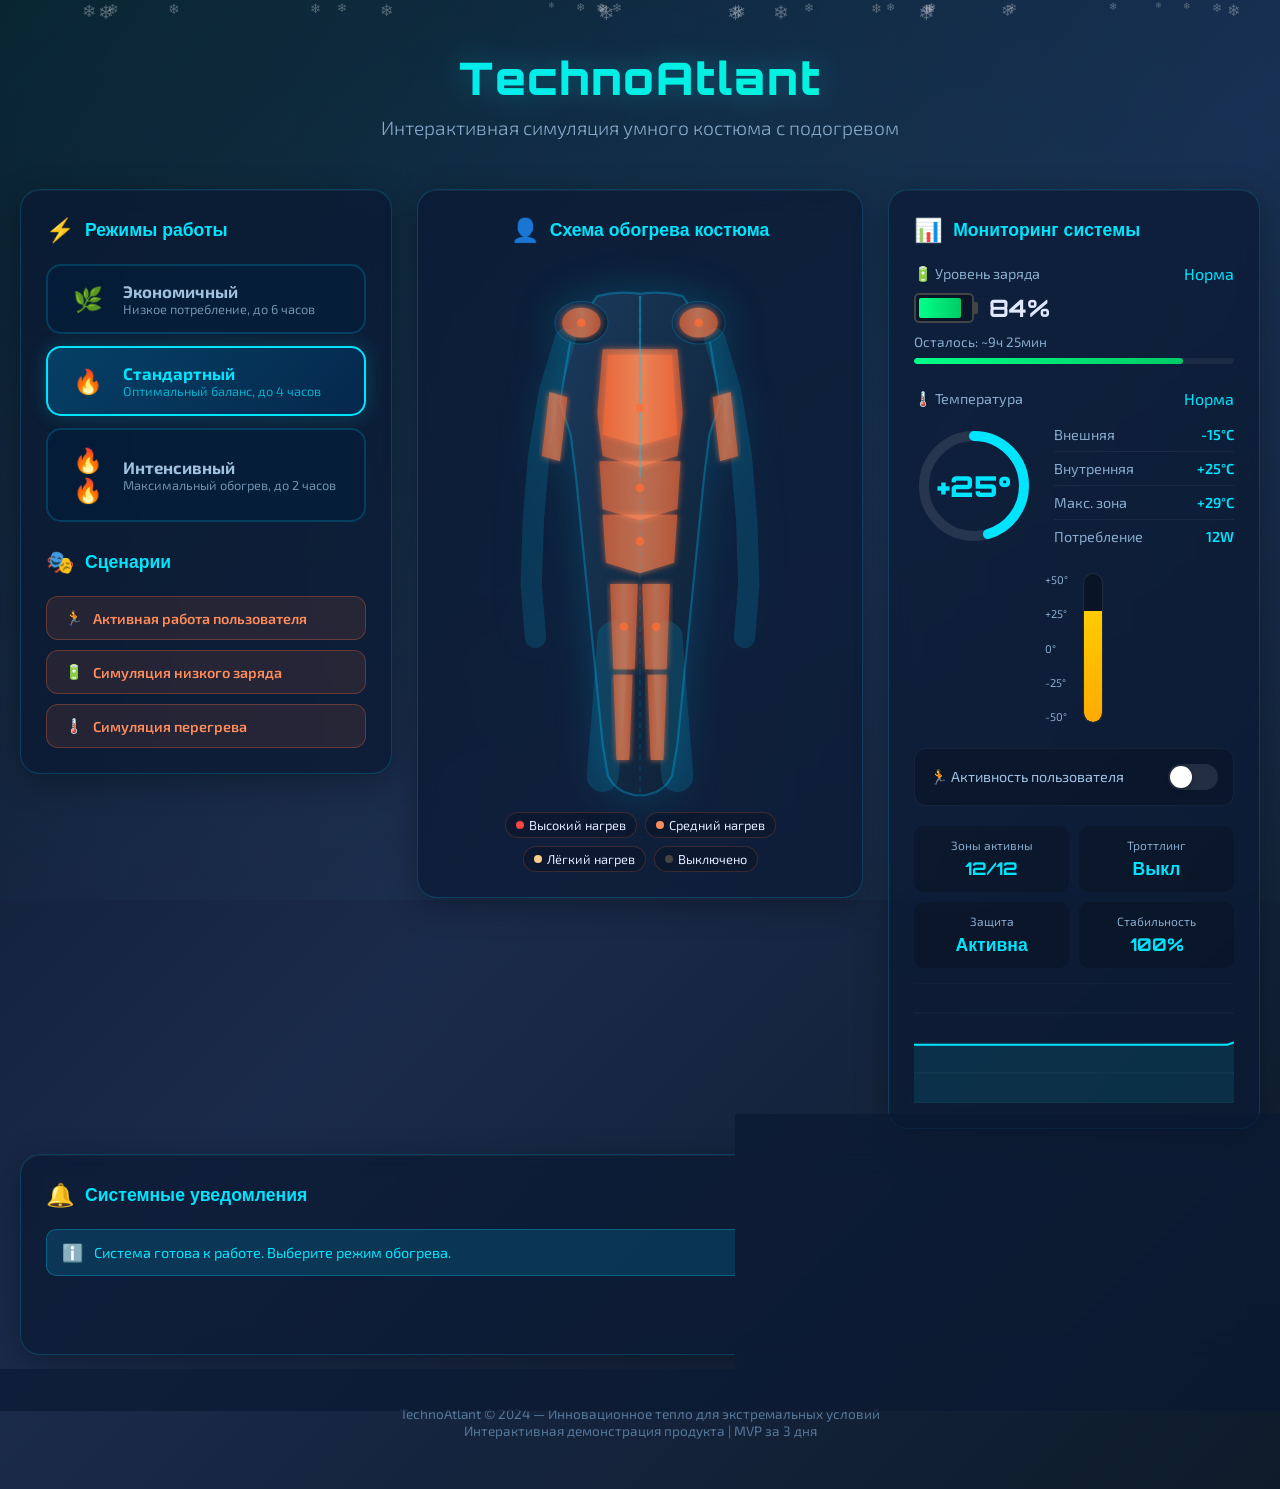
==== TechnoAtlant/index.html @ 4bf27483 "Add files via upload" ====
<!DOCTYPE html>
<html lang="ru">
<head>
    <meta charset="UTF-8">
    <meta name="viewport" content="width=device-width, initial-scale=1.0">
    <title>TechnoAtlant — Умный костюм с подогревом</title>
    <link href="https://fonts.googleapis.com/css2?family=Orbitron:wght@400;700;900&family=Exo+2:wght@300;400;600;700&display=swap" rel="stylesheet">
    <link rel="stylesheet" href="style.css">
<base target="_blank">
</head>
<body>
    <div class="aurora-bg"></div>
    <div id="snowflakes"></div>

    <div class="main-container">
        <div class="header">
            <h1>TechnoAtlant</h1>
            <div class="subtitle">Интерактивная симуляция умного костюма с подогревом</div>
        </div>

        <div class="content-grid">
            <!-- Левая панель — Режимы и сценарии -->
            <div class="panel">
                <div class="panel-title">
                    <span class="icon">⚡</span>
                    Режимы работы
                </div>
                <div class="mode-buttons">
                    <button class="mode-btn" data-mode="eco" onclick="setMode('eco')">
                        <span class="mode-icon">🌿</span>
                        <div class="mode-info">
                            <span class="mode-name">Экономичный</span>
                            <span class="mode-desc">Низкое потребление, до 6 часов</span>
                        </div>
                    </button>
                    <button class="mode-btn active" data-mode="standard" onclick="setMode('standard')">
                        <span class="mode-icon">🔥</span>
                        <div class="mode-info">
                            <span class="mode-name">Стандартный</span>
                            <span class="mode-desc">Оптимальный баланс, до 4 часов</span>
                        </div>
                    </button>
                    <button class="mode-btn" data-mode="intense" onclick="setMode('intense')">
                        <span class="mode-icon">🔥🔥</span>
                        <div class="mode-info">
                            <span class="mode-name">Интенсивный</span>
                            <span class="mode-desc">Максимальный обогрев, до 2 часов</span>
                        </div>
                    </button>
                </div>

                <div class="panel-title" style="margin-top: 25px;">
                    <span class="icon">🎭</span>
                    Сценарии
                </div>
                <div class="scenario-buttons">
                    <button class="scenario-btn" id="scenario-activity" onclick="toggleActivity()">
                        <span>🏃</span>
                        <span>Активная работа пользователя</span>
                    </button>
                    <button class="scenario-btn" id="scenario-lowbat" onclick="triggerLowBattery()">
                        <span>🔋</span>
                        <span>Симуляция низкого заряда</span>
                    </button>
                    <button class="scenario-btn" id="scenario-overheat" onclick="triggerOverheat()">
                        <span>🌡️</span>
                        <span>Симуляция перегрева</span>
                    </button>
                </div>

                <div class="throttling-indicator" id="throttling-indicator">
                    <span>⚠️</span>
                    <span>ТРОТТЛИНГ АКТИВЕН: Мощность снижена для защиты!</span>
                </div>
            </div>

            <!-- Центральная панель — Костюм -->
            <div class="panel">
                <div class="panel-title" style="justify-content: center;">
                    <span class="icon">👤</span>
                    Схема обогрева костюма
                </div>
                <div class="suit-container">
                    <svg class="suit-svg" viewBox="0 0 300 500" xmlns="http://www.w3.org/2000/svg">
                        <defs>
                            <linearGradient id="suitGradient" x1="0%" y1="0%" x2="100%" y2="100%">
                                <stop offset="0%" style="stop-color:#1a3a5c;stop-opacity:1" />
                                <stop offset="100%" style="stop-color:#0d1f33;stop-opacity:1" />
                            </linearGradient>
                            <linearGradient id="heatGradient" x1="0%" y1="0%" x2="100%" y2="0%">
                                <stop offset="0%" style="stop-color:#ff6b35;stop-opacity:0.9" />
                                <stop offset="50%" style="stop-color:#ff8c5a;stop-opacity:1" />
                                <stop offset="100%" style="stop-color:#ff6b35;stop-opacity:0.9" />
                            </linearGradient>
                            <filter id="glow">
                                <feGaussianBlur stdDeviation="3" result="coloredBlur"/>
                                <feMerge>
                                    <feMergeNode in="coloredBlur"/>
                                    <feMergeNode in="SourceGraphic"/>
                                </feMerge>
                            </filter>
                            <filter id="strongGlow">
                                <feGaussianBlur stdDeviation="6" result="coloredBlur"/>
                                <feMerge>
                                    <feMergeNode in="coloredBlur"/>
                                    <feMergeNode in="SourceGraphic"/>
                                </feMerge>
                            </filter>
                        </defs>

                        <!-- Основной контур костюма -->
                        <path d="M110 30 Q130 25,150 28 Q170 25,190 30 L200 45 Q210 55,215 70 L220 100 L225 130 L215 160 L210 200 L205 250 L200 300 L195 350 L190 400 L185 450 L180 480 Q175 490,165 495 L155 498 L145 498 L135 495 Q125 490,120 480 L115 450 L110 400 L105 350 L100 300 L95 250 L90 200 L85 160 L75 130 L80 100 L85 70 Q90 55,100 45 Z" 
                              fill="url(#suitGradient)" stroke="rgba(0,200,255,0.3)" stroke-width="2"/>

                        <!-- Плечи -->
                        <ellipse cx="95" cy="55" rx="25" ry="20" fill="url(#suitGradient)" stroke="rgba(0,200,255,0.2)" stroke-width="1"/>
                        <ellipse cx="205" cy="55" rx="25" ry="20" fill="url(#suitGradient)" stroke="rgba(0,200,255,0.2)" stroke-width="1"/>

                        <!-- Руки -->
                        <path d="M80 70 L65 120 L55 180 L50 240 L48 300 L52 350" 
                              fill="none" stroke="rgba(0,200,255,0.15)" stroke-width="20" stroke-linecap="round"/>
                        <path d="M220 70 L235 120 L245 180 L250 240 L252 300 L248 350" 
                              fill="none" stroke="rgba(0,200,255,0.15)" stroke-width="20" stroke-linecap="round"/>

                        <!-- Ноги -->
                        <path d="M125 350 L120 420 L115 480" 
                              fill="none" stroke="rgba(0,200,255,0.15)" stroke-width="30" stroke-linecap="round"/>
                        <path d="M175 350 L180 420 L185 480" 
                              fill="none" stroke="rgba(0,200,255,0.15)" stroke-width="30" stroke-linecap="round"/>

                        <!-- ЗОНЫ ОБОГРЕВА -->
                        <path id="zone-chest" class="heat-zone" 
                              d="M115 80 L185 80 L190 140 L185 180 L150 190 L115 180 L110 140 Z" 
                              fill="url(#heatGradient)" opacity="0.6" filter="url(#glow)"/>
                        <path id="zone-back" class="heat-zone"
                              d="M120 85 L180 85 L185 160 L150 170 L115 160 Z"
                              fill="url(#heatGradient)" opacity="0.5" filter="url(#glow)"/>
                        <path id="zone-stomach" class="heat-zone"
                              d="M112 185 L188 185 L185 230 L150 240 L115 230 Z"
                              fill="url(#heatGradient)" opacity="0.5" filter="url(#glow)"/>
                        <path id="zone-waist" class="heat-zone"
                              d="M115 235 L185 235 L182 280 L150 290 L118 280 Z"
                              fill="url(#heatGradient)" opacity="0.5" filter="url(#glow)"/>
                        <ellipse id="zone-l-shoulder" class="heat-zone" cx="95" cy="55" rx="18" ry="14" 
                                 fill="url(#heatGradient)" opacity="0.4" filter="url(#glow)"/>
                        <ellipse id="zone-r-shoulder" class="heat-zone" cx="205" cy="55" rx="18" ry="14" 
                                 fill="url(#heatGradient)" opacity="0.4" filter="url(#glow)"/>
                        <path id="zone-l-arm" class="heat-zone"
                              d="M65 120 L58 180 L75 185 L82 125 Z"
                              fill="url(#heatGradient)" opacity="0.3" filter="url(#glow)"/>
                        <path id="zone-r-arm" class="heat-zone"
                              d="M235 120 L242 180 L225 185 L218 125 Z"
                              fill="url(#heatGradient)" opacity="0.3" filter="url(#glow)"/>
                        <path id="zone-l-thigh" class="heat-zone"
                              d="M122 300 L148 300 L145 380 L125 380 Z"
                              fill="url(#heatGradient)" opacity="0.4" filter="url(#glow)"/>
                        <path id="zone-r-thigh" class="heat-zone"
                              d="M152 300 L178 300 L175 380 L155 380 Z"
                              fill="url(#heatGradient)" opacity="0.4" filter="url(#glow)"/>
                        <path id="zone-l-calf" class="heat-zone"
                              d="M125 385 L143 385 L140 465 L128 465 Z"
                              fill="url(#heatGradient)" opacity="0.3" filter="url(#glow)"/>
                        <path id="zone-r-calf" class="heat-zone"
                              d="M157 385 L175 385 L172 465 L160 465 Z"
                              fill="url(#heatGradient)" opacity="0.3" filter="url(#glow)"/>

                        <!-- Центральная линия и молния -->
                        <line x1="150" y1="30" x2="150" y2="495" 
                              stroke="rgba(0,200,255,0.2)" stroke-width="1" stroke-dasharray="5,5"/>
                        <line x1="150" y1="30" x2="150" y2="200" 
                              stroke="rgba(0,200,255,0.4)" stroke-width="2"/>

                        <!-- Индикаторы температуры зон -->
                        <circle id="ind-chest" cx="150" cy="135" r="4" fill="#ff6b35" opacity="0.8"/>
                        <circle id="ind-stomach" cx="150" cy="210" r="4" fill="#ff6b35" opacity="0.8"/>
                        <circle id="ind-waist" cx="150" cy="260" r="4" fill="#ff6b35" opacity="0.8"/>
                        <circle id="ind-l-shoulder" cx="95" cy="55" r="4" fill="#ff6b35" opacity="0.8"/>
                        <circle id="ind-r-shoulder" cx="205" cy="55" r="4" fill="#ff6b35" opacity="0.8"/>
                        <circle id="ind-l-thigh" cx="135" cy="340" r="4" fill="#ff6b35" opacity="0.8"/>
                        <circle id="ind-r-thigh" cx="165" cy="340" r="4" fill="#ff6b35" opacity="0.8"/>
                    </svg>
                </div>

                <div class="zones-legend">
                    <div class="zone-legend-item"><div class="zone-legend-dot" style="background:#ff4444;"></div>Высокий нагрев</div>
                    <div class="zone-legend-item"><div class="zone-legend-dot" style="background:#ff8c5a;"></div>Средний нагрев</div>
                    <div class="zone-legend-item"><div class="zone-legend-dot" style="background:#ffcc88;"></div>Лёгкий нагрев</div>
                    <div class="zone-legend-item"><div class="zone-legend-dot" style="background:#444;"></div>Выключено</div>
                </div>
            </div>

            <!-- Правая панель — Мониторинг -->
            <div class="panel">
                <div class="panel-title">
                    <span class="icon">📊</span>
                    Мониторинг системы
                </div>

                <div class="battery-section">
                    <div class="battery-header">
                        <span class="battery-label">🔋 Уровень заряда</span>
                        <span id="battery-status">Норма</span>
                    </div>
                    <div class="battery-display">
                        <div class="battery-icon">
                            <div class="battery-fill" id="battery-fill" style="width: 85%;"></div>
                        </div>
                        <div class="battery-text" id="battery-text">85%</div>
                    </div>
                    <div class="battery-time" id="battery-time">Осталось: ~3ч 24мин</div>
                    <div class="progress-bar">
                        <div class="progress-fill" id="battery-progress" style="width: 85%; background: linear-gradient(90deg, #00ff88, #00cc66);"></div>
                    </div>
                </div>

                <div class="temp-section">
                    <div class="temp-header">
                        <span class="temp-label">🌡️ Температура</span>
                        <span id="temp-status">Норма</span>
                    </div>
                    <div class="temp-display">
                        <div class="temp-gauge">
                            <svg viewBox="0 0 120 120" width="120" height="120">
                                <circle class="temp-gauge-bg" cx="60" cy="60" r="50"/>
                                <circle id="temp-gauge-fill" class="temp-gauge-fill" cx="60" cy="60" r="50"
                                        stroke-dasharray="314" stroke-dashoffset="157" stroke="#00e5ff"/>
                            </svg>
                            <div class="temp-value" id="temp-value">+24°</div>
                        </div>
                        <div class="temp-details">
                            <div class="temp-detail-row">
                                <span class="temp-detail-label">Внешняя</span>
                                <span class="temp-detail-value" id="temp-ambient">-15°C</span>
                            </div>
                            <div class="temp-detail-row">
                                <span class="temp-detail-label">Внутренняя</span>
                                <span class="temp-detail-value" id="temp-internal">+24°C</span>
                            </div>
                            <div class="temp-detail-row">
                                <span class="temp-detail-label">Макс. зона</span>
                                <span class="temp-detail-value" id="temp-max">+28°C</span>
                            </div>
                            <div class="temp-detail-row">
                                <span class="temp-detail-label">Потребление</span>
                                <span class="temp-detail-value" id="power-consumption">12W</span>
                            </div>
                        </div>
                    </div>

                    <div class="thermometer-visual">
                        <div class="thermometer-marks">
                            <span>+50°</span>
                            <span>+25°</span>
                            <span>0°</span>
                            <span>-25°</span>
                            <span>-50°</span>
                        </div>
                        <div class="thermometer-bar">
                            <div class="thermometer-fill" id="thermometer-fill" style="height: 50%; background: linear-gradient(to top, #00e5ff, #00ff88);"></div>
                        </div>
                    </div>
                </div>

                <div class="activity-toggle">
                    <span class="activity-toggle-label">🏃 Активность пользователя</span>
                    <div class="toggle-switch" id="activity-toggle" onclick="toggleActivity()"></div>
                </div>

                <div class="system-status">
                    <div class="status-item">
                        <div class="status-label">Зоны активны</div>
                        <div class="status-value" id="active-zones">12/12</div>
                    </div>
                    <div class="status-item">
                        <div class="status-label">Троттлинг</div>
                        <div class="status-value" id="throttling-status">Выкл</div>
                    </div>
                    <div class="status-item">
                        <div class="status-label">Защита</div>
                        <div class="status-value" id="protection-status">Активна</div>
                    </div>
                    <div class="status-item">
                        <div class="status-label">Стабильность</div>
                        <div class="status-value" id="stability-status">100%</div>
                    </div>
                </div>

                <div class="temp-chart">
                    <canvas id="tempChart"></canvas>
                </div>
            </div>
        </div>

        <!-- Нижняя панель — Предупреждения -->
        <div class="panel" style="margin-top: 25px;">
            <div class="panel-title">
                <span class="icon">🔔</span>
                Системные уведомления
            </div>
            <div class="alerts-section" id="alerts-container">
                <div class="alert-item alert-info">
                    <span class="alert-icon">ℹ️</span>
                    <span>Система готова к работе. Выберите режим обогрева.</span>
                </div>
            </div>
        </div>

        <div class="footer">
            TechnoAtlant © 2024 — Инновационное тепло для экстремальных условий<br>
            Интерактивная демонстрация продукта | MVP за 3 дня
        </div>
    </div>

    <script src="script.js"></script>
</body>
</html>
---- TechnoAtlant/style.css ----
/* ======== БАЗОВЫЕ СТИЛИ ======== */
* {
    margin: 0;
    padding: 0;
    box-sizing: border-box;
}

body {
    font-family: 'Exo 2', sans-serif;
    background: linear-gradient(135deg, #0a1628 0%, #1a2a4a 50%, #0d1b2a 100%);
    min-height: 100vh;
    color: #e0e8ff;
    overflow-x: hidden;
}

/* ======== АУРОРА (СЕВЕРНОЕ СИЯНИЕ) ======== */
.aurora-bg {
    position: fixed;
    top: 0;
    left: 0;
    width: 100%;
    height: 100%;
    pointer-events: none;
    z-index: 0;
    overflow: hidden;
}

.aurora-bg::before {
    content: '';
    position: absolute;
    top: -50%;
    left: -50%;
    width: 200%;
    height: 200%;
    background: 
        radial-gradient(ellipse at 20% 20%, rgba(0, 255, 200, 0.08) 0%, transparent 50%),
        radial-gradient(ellipse at 80% 30%, rgba(0, 180, 255, 0.06) 0%, transparent 50%),
        radial-gradient(ellipse at 50% 80%, rgba(100, 200, 255, 0.05) 0%, transparent 50%);
    animation: auroraMove 15s ease-in-out infinite alternate;
}

@keyframes auroraMove {
    0% { transform: translate(-10%, -10%) rotate(0deg); }
    100% { transform: translate(10%, 10%) rotate(5deg); }
}

/* ======== СНЕЖИНКИ ======== */
.snowflake {
    position: fixed;
    color: rgba(255, 255, 255, 0.3);
    font-size: 1em;
    animation: fall linear infinite;
    pointer-events: none;
    z-index: 1;
}

@keyframes fall {
    0% { transform: translateY(-10vh) rotate(0deg); opacity: 0; }
    10% { opacity: 1; }
    90% { opacity: 1; }
    100% { transform: translateY(110vh) rotate(360deg); opacity: 0; }
}

/* ======== ГЛАВНЫЙ КОНТЕЙНЕР ======== */
.main-container {
    position: relative;
    z-index: 2;
    max-width: 1400px;
    margin: 0 auto;
    padding: 20px;
}

/* ======== ШАПКА ======== */
.header {
    text-align: center;
    padding: 30px 0;
    margin-bottom: 20px;
}

.header h1 {
    font-family: 'Orbitron', sans-serif;
    font-size: 2.8em;
    font-weight: 900;
    background: linear-gradient(90deg, #00e5ff, #00ffc8, #00e5ff);
    background-size: 200% auto;
    -webkit-background-clip: text;
    -webkit-text-fill-color: transparent;
    animation: shimmer 3s linear infinite;
    text-shadow: 0 0 30px rgba(0, 229, 255, 0.3);
    letter-spacing: 2px;
}

.header .subtitle {
    font-size: 1.2em;
    color: #88aacc;
    margin-top: 10px;
    font-weight: 300;
}

@keyframes shimmer {
    0% { background-position: 0% center; }
    100% { background-position: 200% center; }
}

/* ======== СЕТКА КОНТЕНТА ======== */
.content-grid {
    display: grid;
    grid-template-columns: 1fr 1.2fr 1fr;
    gap: 25px;
    align-items: start;
}

/* ======== ПАНЕЛИ ======== */
.panel {
    background: rgba(10, 25, 50, 0.7);
    border: 1px solid rgba(0, 200, 255, 0.2);
    border-radius: 20px;
    padding: 25px;
    backdrop-filter: blur(10px);
    box-shadow: 
        0 8px 32px rgba(0, 0, 0, 0.3),
        inset 0 1px 0 rgba(255, 255, 255, 0.05);
    transition: transform 0.3s ease, box-shadow 0.3s ease;
}

.panel:hover {
    transform: translateY(-3px);
    box-shadow: 
        0 12px 40px rgba(0, 0, 0, 0.4),
        0 0 20px rgba(0, 200, 255, 0.1),
        inset 0 1px 0 rgba(255, 255, 255, 0.08);
}

.panel-title {
    font-family: 'Orbitron', sans-serif;
    font-size: 1.1em;
    font-weight: 700;
    color: #00e5ff;
    margin-bottom: 20px;
    display: flex;
    align-items: center;
    gap: 10px;
}

.panel-title .icon {
    font-size: 1.3em;
}

/* ======== КОСТЮМ (SVG) ======== */
.suit-container {
    position: relative;
    display: flex;
    justify-content: center;
    align-items: center;
    min-height: 500px;
}

.suit-svg {
    width: 100%;
    max-width: 320px;
    filter: drop-shadow(0 0 20px rgba(0, 200, 255, 0.2));
}

.heat-zone {
    transition: all 0.5s ease;
    cursor: pointer;
}

.heat-zone:hover {
    filter: brightness(1.3);
}

/* ======== РЕЖИМЫ ======== */
.mode-buttons {
    display: flex;
    flex-direction: column;
    gap: 12px;
    margin-bottom: 25px;
}

.mode-btn {
    display: flex;
    align-items: center;
    gap: 15px;
    padding: 15px 20px;
    border: 2px solid rgba(0, 200, 255, 0.2);
    border-radius: 15px;
    background: rgba(0, 30, 60, 0.5);
    color: #a0c0e0;
    cursor: pointer;
    transition: all 0.3s ease;
    font-family: 'Exo 2', sans-serif;
    font-size: 1em;
    font-weight: 600;
    text-align: left;
}

.mode-btn:hover {
    border-color: rgba(0, 200, 255, 0.5);
    background: rgba(0, 50, 100, 0.5);
    transform: translateX(5px);
}

.mode-btn.active {
    border-color: #00e5ff;
    background: linear-gradient(135deg, rgba(0, 100, 150, 0.5), rgba(0, 50, 100, 0.5));
    color: #00e5ff;
    box-shadow: 0 0 20px rgba(0, 229, 255, 0.2);
}

.mode-btn .mode-icon {
    font-size: 1.5em;
    width: 40px;
    text-align: center;
}

.mode-btn .mode-info {
    display: flex;
    flex-direction: column;
}

.mode-btn .mode-name {
    font-weight: 700;
    font-size: 1.05em;
}

.mode-btn .mode-desc {
    font-size: 0.8em;
    font-weight: 400;
    opacity: 0.7;
}

/* ======== СЦЕНАРИИ ======== */
.scenario-buttons {
    display: flex;
    flex-direction: column;
    gap: 10px;
    margin-top: 20px;
}

.scenario-btn {
    padding: 12px 18px;
    border: 1px solid rgba(255, 107, 53, 0.3);
    border-radius: 12px;
    background: rgba(255, 107, 53, 0.1);
    color: #ff8c5a;
    cursor: pointer;
    transition: all 0.3s ease;
    font-family: 'Exo 2', sans-serif;
    font-size: 0.9em;
    font-weight: 600;
    text-align: left;
    display: flex;
    align-items: center;
    gap: 10px;
}

.scenario-btn:hover {
    background: rgba(255, 107, 53, 0.2);
    border-color: rgba(255, 107, 53, 0.5);
    transform: translateX(5px);
}

.scenario-btn.active {
    background: rgba(255, 107, 53, 0.3);
    border-color: #ff6b35;
    box-shadow: 0 0 15px rgba(255, 107, 53, 0.2);
}

/* ======== БАТАРЕЯ ======== */
.battery-section {
    margin-bottom: 25px;
}

.battery-header {
    display: flex;
    justify-content: space-between;
    align-items: center;
    margin-bottom: 10px;
}

.battery-label {
    font-size: 0.9em;
    color: #88aacc;
}

.battery-display {
    display: flex;
    align-items: center;
    gap: 15px;
    margin-bottom: 10px;
}

.battery-icon {
    width: 60px;
    height: 30px;
    border: 2px solid #444;
    border-radius: 5px;
    position: relative;
    padding: 3px;
    background: rgba(0, 0, 0, 0.3);
}

.battery-icon::after {
    content: '';
    position: absolute;
    right: -6px;
    top: 50%;
    transform: translateY(-50%);
    width: 4px;
    height: 12px;
    background: #444;
    border-radius: 0 2px 2px 0;
}

.battery-fill {
    height: 100%;
    border-radius: 2px;
    transition: all 0.5s ease;
    background: linear-gradient(90deg, #00ff88, #00cc66);
}

.battery-fill.low {
    background: linear-gradient(90deg, #ff4444, #cc3333);
}

.battery-fill.medium {
    background: linear-gradient(90deg, #ffaa00, #cc8800);
}

.battery-text {
    font-family: 'Orbitron', sans-serif;
    font-size: 1.5em;
    font-weight: 700;
}

.battery-text.critical {
    color: #ff4444;
    animation: blink 1s ease-in-out infinite;
}

@keyframes blink {
    0%, 100% { opacity: 1; }
    50% { opacity: 0.3; }
}

.battery-time {
    font-size: 0.85em;
    color: #88aacc;
    margin-top: 5px;
}

/* ======== ТЕМПЕРАТУРА ======== */
.temp-section {
    margin-bottom: 25px;
}

.temp-header {
    display: flex;
    justify-content: space-between;
    align-items: center;
    margin-bottom: 10px;
}

.temp-label {
    font-size: 0.9em;
    color: #88aacc;
}

.temp-display {
    display: flex;
    align-items: center;
    gap: 20px;
}

.temp-gauge {
    width: 120px;
    height: 120px;
    position: relative;
}

.temp-gauge svg {
    transform: rotate(-90deg);
}

.temp-gauge-bg {
    fill: none;
    stroke: rgba(255, 255, 255, 0.1);
    stroke-width: 10;
}

.temp-gauge-fill {
    fill: none;
    stroke-width: 10;
    stroke-linecap: round;
    transition: stroke-dashoffset 0.5s ease, stroke 0.5s ease;
}

.temp-value {
    position: absolute;
    top: 50%;
    left: 50%;
    transform: translate(-50%, -50%);
    font-family: 'Orbitron', sans-serif;
    font-size: 1.8em;
    font-weight: 900;
}

.temp-details {
    flex: 1;
}

.temp-detail-row {
    display: flex;
    justify-content: space-between;
    padding: 8px 0;
    border-bottom: 1px solid rgba(255, 255, 255, 0.05);
    font-size: 0.9em;
}

.temp-detail-row:last-child {
    border-bottom: none;
}

.temp-detail-label {
    color: #88aacc;
}

.temp-detail-value {
    font-weight: 600;
    color: #00e5ff;
}

/* ======== ТЕРМОМЕТР ======== */
.thermometer-visual {
    display: flex;
    align-items: flex-end;
    justify-content: center;
    gap: 15px;
    margin: 20px 0;
}

.thermometer-bar {
    width: 20px;
    height: 150px;
    background: rgba(0, 0, 0, 0.3);
    border-radius: 10px;
    position: relative;
    overflow: hidden;
    border: 1px solid rgba(255, 255, 255, 0.1);
}

.thermometer-fill {
    position: absolute;
    bottom: 0;
    left: 0;
    width: 100%;
    border-radius: 0 0 10px 10px;
    transition: height 0.5s ease, background 0.5s ease;
}

.thermometer-marks {
    display: flex;
    flex-direction: column;
    justify-content: space-between;
    height: 150px;
    font-size: 0.7em;
    color: #88aacc;
}

/* ======== АКТИВНОСТЬ ======== */
.activity-toggle {
    display: flex;
    align-items: center;
    justify-content: space-between;
    padding: 15px;
    background: rgba(0, 0, 0, 0.2);
    border-radius: 12px;
    margin-top: 15px;
    border: 1px solid rgba(255, 255, 255, 0.05);
}

.activity-toggle-label {
    font-size: 0.9em;
    color: #a0c0e0;
}

.toggle-switch {
    width: 50px;
    height: 26px;
    background: rgba(255, 255, 255, 0.1);
    border-radius: 13px;
    position: relative;
    cursor: pointer;
    transition: background 0.3s ease;
}

.toggle-switch.active {
    background: #00e5ff;
}

.toggle-switch::after {
    content: '';
    position: absolute;
    width: 22px;
    height: 22px;
    background: white;
    border-radius: 50%;
    top: 2px;
    left: 2px;
    transition: transform 0.3s ease;
    box-shadow: 0 2px 5px rgba(0, 0, 0, 0.2);
}

.toggle-switch.active::after {
    transform: translateX(24px);
}

/* ======== СТАТУС СИСТЕМЫ ======== */
.system-status {
    display: grid;
    grid-template-columns: repeat(2, 1fr);
    gap: 10px;
    margin-top: 20px;
}

.status-item {
    background: rgba(0, 0, 0, 0.2);
    border-radius: 10px;
    padding: 12px;
    text-align: center;
}

.status-item .status-label {
    font-size: 0.75em;
    color: #88aacc;
    margin-bottom: 5px;
}

.status-item .status-value {
    font-family: 'Orbitron', sans-serif;
    font-size: 1.1em;
    font-weight: 700;
    color: #00e5ff;
}

.status-item .status-value.warning {
    color: #ffaa00;
}

.status-item .status-value.danger {
    color: #ff4444;
}

/* ======== ПРОГРЕСС-БАР ======== */
.progress-bar {
    width: 100%;
    height: 6px;
    background: rgba(255, 255, 255, 0.05);
    border-radius: 3px;
    overflow: hidden;
    margin-top: 8px;
}

.progress-fill {
    height: 100%;
    border-radius: 3px;
    transition: width 0.5s ease, background 0.5s ease;
}

/* ======== ГРАФИК ======== */
.temp-chart {
    width: 100%;
    height: 120px;
    margin-top: 15px;
    position: relative;
}

.temp-chart canvas {
    width: 100%;
    height: 100%;
}

/* ======== УВЕДОМЛЕНИЯ ======== */
.alerts-section {
    min-height: 100px;
}

.alert-item {
    display: flex;
    align-items: center;
    gap: 10px;
    padding: 12px 15px;
    border-radius: 10px;
    margin-bottom: 8px;
    font-size: 0.9em;
    animation: slideIn 0.3s ease;
}

@keyframes slideIn {
    from { opacity: 0; transform: translateX(-20px); }
    to { opacity: 1; transform: translateX(0); }
}

.alert-warning {
    background: rgba(255, 170, 0, 0.15);
    border: 1px solid rgba(255, 170, 0, 0.3);
    color: #ffaa00;
}

.alert-danger {
    background: rgba(255, 68, 68, 0.15);
    border: 1px solid rgba(255, 68, 68, 0.3);
    color: #ff4444;
    animation: slideIn 0.3s ease, pulseAlert 1s ease-in-out infinite;
}

.alert-info {
    background: rgba(0, 200, 255, 0.15);
    border: 1px solid rgba(0, 200, 255, 0.3);
    color: #00e5ff;
}

@keyframes pulseAlert {
    0%, 100% { box-shadow: 0 0 5px rgba(255, 68, 68, 0.2); }
    50% { box-shadow: 0 0 15px rgba(255, 68, 68, 0.4); }
}

.alert-icon {
    font-size: 1.2em;
}

/* ======== ТРОТТЛИНГ ======== */
.throttling-indicator {
    display: none;
    align-items: center;
    gap: 10px;
    padding: 10px 15px;
    background: rgba(255, 0, 100, 0.15);
    border: 1px solid rgba(255, 0, 100, 0.4);
    border-radius: 10px;
    margin-top: 15px;
    color: #ff5090;
    font-weight: 600;
    font-size: 0.9em;
    animation: pulseAlert 1s ease-in-out infinite;
}

.throttling-indicator.visible {
    display: flex;
}

/* ======== ЛЕГЕНДА ЗОН ======== */
.zones-legend {
    display: flex;
    flex-wrap: wrap;
    gap: 8px;
    margin-top: 15px;
    justify-content: center;
}

.zone-legend-item {
    display: flex;
    align-items: center;
    gap: 5px;
    font-size: 0.8em;
    padding: 4px 10px;
    background: rgba(0, 0, 0, 0.2);
    border-radius: 15px;
    border: 1px solid rgba(255, 107, 53, 0.2);
}

.zone-legend-dot {
    width: 8px;
    height: 8px;
    border-radius: 50%;
    background: #ff6b35;
}

/* ======== ФУТЕР ======== */
.footer {
    text-align: center;
    padding: 30px;
    color: #557799;
    font-size: 0.85em;
    margin-top: 20px;
}

/* ======== АДАПТИВНОСТЬ ======== */
@media (max-width: 1100px) {
    .content-grid {
        grid-template-columns: 1fr;
    }
    .suit-container {
        min-height: 400px;
    }
}
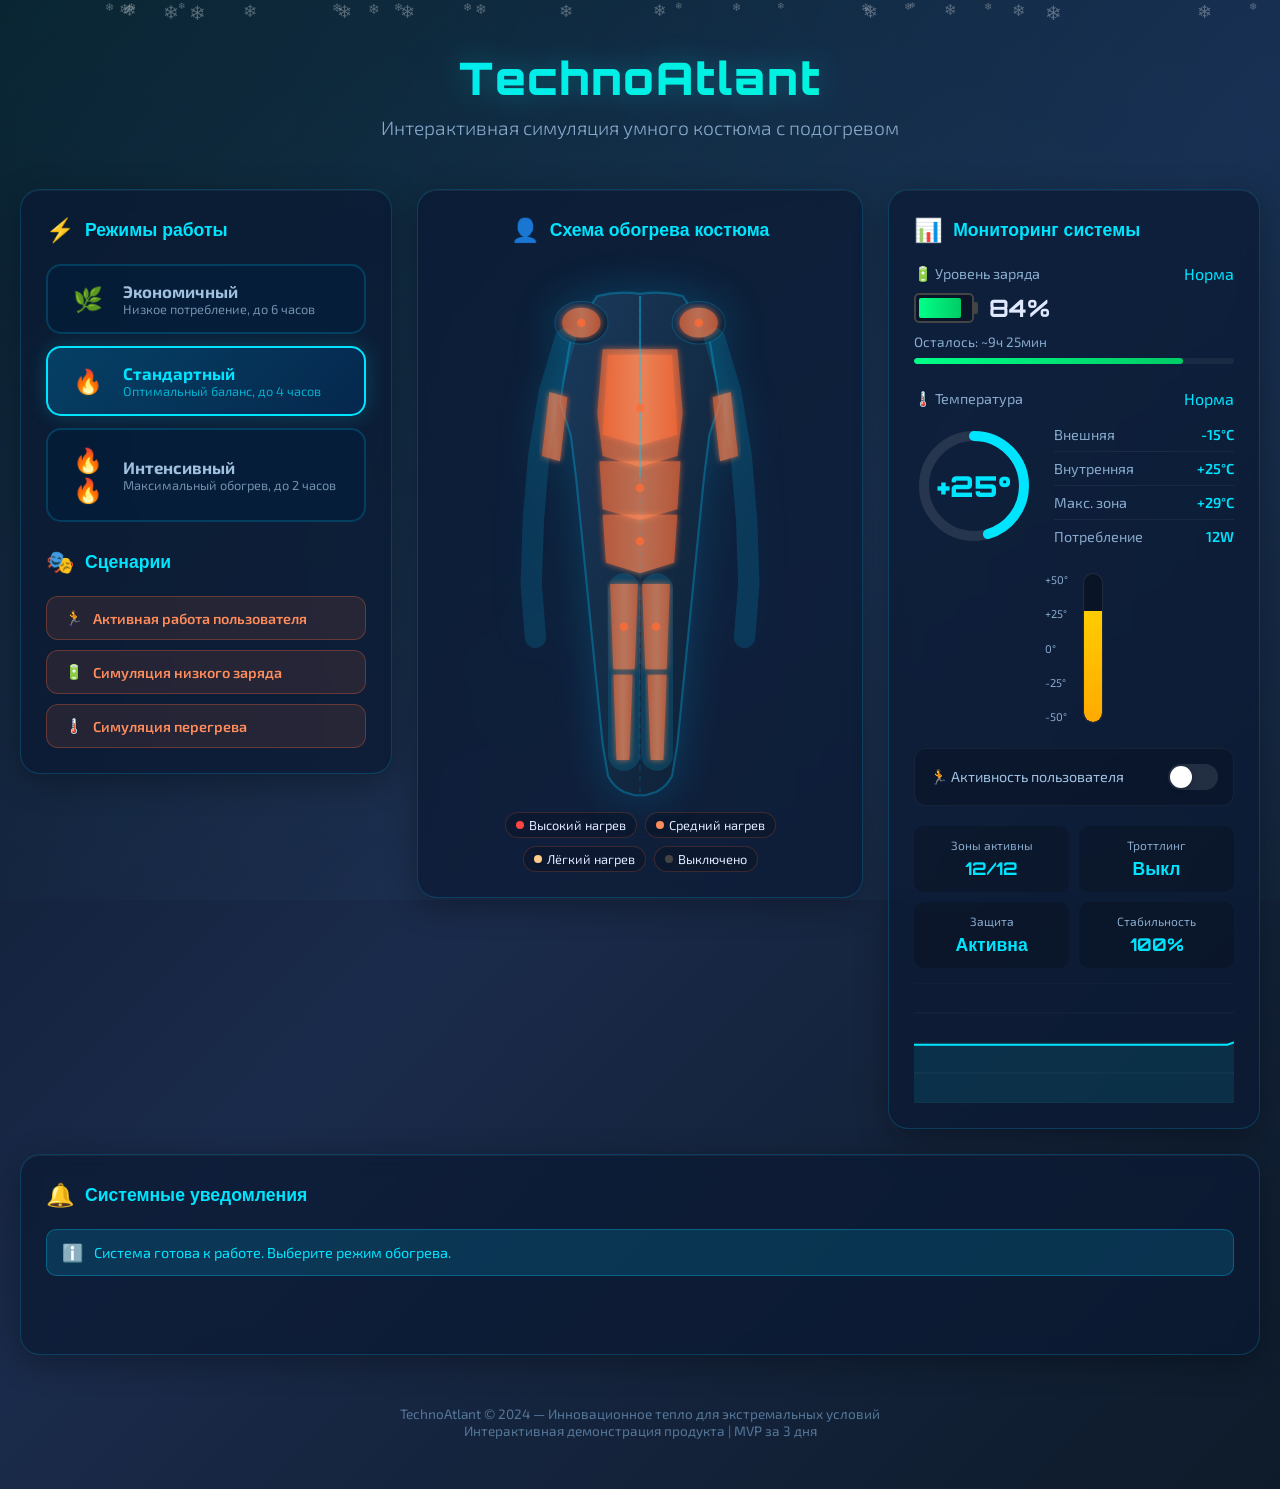
==== commit b9f3deb6: "Update index.html" ====
--- a/TechnoAtlant/index.html
+++ b/TechnoAtlant/index.html
@@ -113,20 +113,40 @@
                               fill="url(#suitGradient)" stroke="rgba(0,200,255,0.3)" stroke-width="2"/>
 
                         <!-- Плечи -->
-                        <ellipse cx="95" cy="55" rx="25" ry="20" fill="url(#suitGradient)" stroke="rgba(0,200,255,0.2)" stroke-width="1"/>
-                        <ellipse cx="205" cy="55" rx="25" ry="20" fill="url(#suitGradient)" stroke="rgba(0,200,255,0.2)" stroke-width="1"/>
+                        <ellipse cx="95" cy="55" rx="25" ry="20" 
+                        fill="url(#suitGradient)" 
+                        stroke="rgba(0,200,255,0.2)" 
+                        stroke-width="1"/>
+                        <ellipse cx="205" cy="55" rx="25" ry="20" 
+                        fill="url(#suitGradient)" 
+                        stroke="rgba(0,200,255,0.2)" 
+                        stroke-width="1"/>
 
                         <!-- Руки -->
                         <path d="M80 70 L65 120 L55 180 L50 240 L48 300 L52 350" 
-                              fill="none" stroke="rgba(0,200,255,0.15)" stroke-width="20" stroke-linecap="round"/>
+                              fill="none" 
+                              stroke="rgba(0,200,255,0.15)" 
+                              stroke-width="20" 
+                              stroke-linecap="round"/>
+
                         <path d="M220 70 L235 120 L245 180 L250 240 L252 300 L248 350" 
-                              fill="none" stroke="rgba(0,200,255,0.15)" stroke-width="20" stroke-linecap="round"/>
+                              fill="none" 
+                              stroke="rgba(0,200,255,0.15)" 
+                              stroke-width="20" 
+                              stroke-linecap="round"/>
 
                         <!-- Ноги -->
-                        <path d="M125 350 L120 420 L115 480" 
-                              fill="none" stroke="rgba(0,200,255,0.15)" stroke-width="30" stroke-linecap="round"/>
-                        <path d="M175 350 L180 420 L185 480" 
-                              fill="none" stroke="rgba(0,200,255,0.15)" stroke-width="30" stroke-linecap="round"/>
+                        <path d="M135 305 L135 420 L135 460" 
+                            fill="none"
+                            stroke="rgba(0,200,255,0.15)" 
+                            stroke-width="30" 
+                            stroke-linecap="round"/>
+
+                        <path d="M166 305 L166 420 L166 460" 
+                            fill="none" 
+                            stroke="rgba(0,200,255,0.15)" 
+                            stroke-width="30" 
+                            stroke-linecap="round"/>
 
                         <!-- ЗОНЫ ОБОГРЕВА -->
                         <path id="zone-chest" class="heat-zone" 
@@ -313,4 +333,4 @@
 
     <script src="script.js"></script>
 </body>
-</html>+</html>
